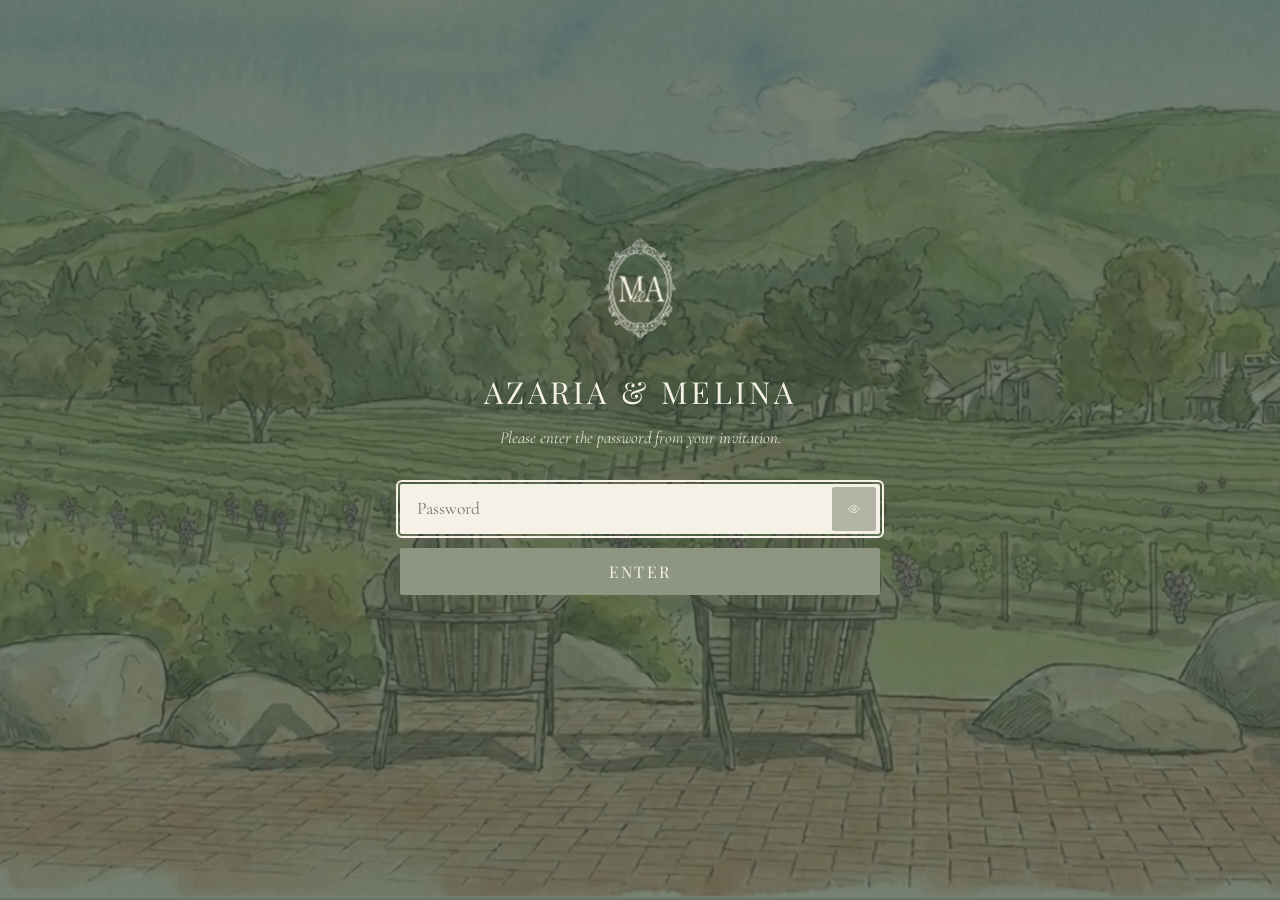
==== home.html @ fc6e84d5 "Changed venue -> home" ====
<!doctype html>
<html lang="en">
<head>
<meta charset="utf-8">
<meta name="viewport" content="width=device-width, initial-scale=1">
<meta name="robots" content="noindex, nofollow">
<title>Home — Azaria &amp; Melina</title>
<link rel="preconnect" href="https://fonts.googleapis.com">
<link rel="preconnect" href="https://fonts.gstatic.com" crossorigin>
<link href="https://fonts.googleapis.com/css2?family=Cormorant+Garamond:ital,wght@0,300;0,400;0,600;1,400&family=Montserrat:wght@300;400;500&family=Pinyon+Script&family=Playfair+Display:ital,wght@0,400;0,700;1,400&display=swap" rel="stylesheet">
<link rel="stylesheet" href="css/style.css">
<script>try{if(localStorage.getItem('am-unlocked')!=='1')document.documentElement.classList.add('locked')}catch(e){document.documentElement.classList.add('locked')}</script>
<script src="js/gate.js" defer></script>
<script src="js/site.js" defer></script>
</head>
<body>

<div data-nav></div>

<main class="home-page">
  <div class="home-page-grid">
    <article class="home-page-card">
      <h1>Our Special Day</h1>
      <p>We are so excited to celebrate this special moment in our lives with those dearest to us. Your constant love and support means the world to us, and we can't wait to share this incredible weekend with you.</p>
      <p>As we count down to our big day, we've created this website to keep you updated on all of the details.</p>
      <p>Thank you for being a part of our journey. We can't wait to celebrate with you all!</p>
      <p>With love,</p>
      <p class="signoff">Melina and Azaria</p>
    </article>

    <figure class="home-page-photo">
      <img src="assets/img/couple.jpg" alt="Melina and Azaria together at the coast">
    </figure>
  </div>
</main>

</body>
</html>
---- css/style.css ----
/* ==========================================================================
   Azaria & Melina — October 9, 2027
   Palette + type sampled from the Canva designs in /design_base
   ========================================================================== */

:root {
  --green:      #425340;
  --green-deep: #38452f;
  --green-card: #4a5a42;
  --cream:      #f6f1e7;
  --tan:        #b8b197; /* exact background of the itinerary icon crops */
  --sage:       #a3a89a;
  --sage-btn:   #8e9681;
  --silk:       #d8d1c9;

  --serif:  "Playfair Display", Georgia, serif;
  --body:   "Cormorant Garamond", Georgia, serif;
  --script: "Pinyon Script", cursive;
  --sans:   "Montserrat", -apple-system, sans-serif;

  --nav-h: 76px;
  --pad:   clamp(1.25rem, 5vw, 4rem);
}

*, *::before, *::after { box-sizing: border-box; }

/* scroll-padding keeps any in-page anchor clear of the sticky bar. */
html { -webkit-text-size-adjust: 100%; scroll-behavior: smooth; scroll-padding-top: var(--nav-h); }

body {
  margin: 0;
  font-family: var(--body);
  font-size: clamp(1.02rem, 0.95rem + 0.35vw, 1.2rem);
  line-height: 1.65;
  color: var(--cream);
  background: var(--green);
  -webkit-font-smoothing: antialiased;
}

img { max-width: 100%; display: block; }

a { color: inherit; }

.visually-hidden {
  position: absolute;
  width: 1px; height: 1px;
  margin: -1px; padding: 0;
  overflow: hidden;
  clip: rect(0 0 0 0);
  white-space: nowrap;
  border: 0;
}

/* --- Password gate ------------------------------------------------------- */
/* Content stays hidden until unlocked. The inline <head> script adds .locked
   before first paint so nothing flashes. */
html.locked { overflow: hidden; }
html.locked body > *:not(#gate) { display: none !important; }

#gate {
  position: fixed;
  inset: 0;
  z-index: 999;
  display: flex;
  align-items: center;
  justify-content: center;
  padding: var(--pad);
  background:
    linear-gradient(rgba(66, 83, 64, 0.72), rgba(66, 83, 64, 0.72)),
    url("../assets/img/hero-vineyard.png") center / cover no-repeat;
  background-color: var(--green);
}

.gate-box { width: min(30rem, 100%); text-align: center; }

.gate-box .monogram { width: 88px; margin: 0 auto 1.75rem; }

.gate-box h1 {
  font-family: var(--serif);
  font-weight: 400;
  letter-spacing: 0.12em;
  text-transform: uppercase;
  font-size: clamp(1.35rem, 1rem + 1.6vw, 1.9rem);
  margin: 0 0 0.4rem;
}

.gate-box p {
  margin: 0 0 2rem;
  font-size: 1.05rem;
  opacity: 0.88;
  font-style: italic;
}

.gate-form { display: flex; flex-direction: column; gap: 0.9rem; }

.gate-field { position: relative; display: flex; }

.gate-form input {
  width: 100%;
  /* right padding clears the reveal button */
  padding: 0.85rem 3.25rem 0.85rem 1rem;
  font-family: var(--body);
  font-size: 1.1rem;
  color: var(--green);
  background: var(--cream);
  border: 1px solid rgba(246, 241, 231, 0.5);
  border-radius: 2px;
}

.gate-form input:focus-visible { outline: 2px solid var(--cream); outline-offset: 2px; }

.gate-reveal {
  position: absolute;
  top: 50%;
  right: 4px;
  transform: translateY(-50%);
  display: flex;
  align-items: center;
  justify-content: center;
  width: 44px;
  height: 44px;
  padding: 0;
  color: var(--green);
  background: none;
  border: 0;
  border-radius: 2px;
  cursor: pointer;
  opacity: 0.65;
  transition: opacity 0.2s;
}

.gate-reveal:hover { opacity: 1; }
.gate-reveal:focus-visible { outline: 2px solid var(--green); outline-offset: -2px; opacity: 1; }
.gate-reveal svg { width: 22px; height: 22px; display: block; }

/* Swap the open/struck-through eye based on the button's pressed state. */
.gate-reveal .eye-off { display: none; }
.gate-reveal[aria-pressed="true"] .eye-on { display: none; }
.gate-reveal[aria-pressed="true"] .eye-off { display: block; }

.gate-form button {
  padding: 0.8rem 1rem;
  font-family: var(--serif);
  font-size: 1rem;
  letter-spacing: 0.14em;
  text-transform: uppercase;
  color: var(--cream);
  background: var(--sage-btn);
  border: 0;
  border-radius: 2px;
  cursor: pointer;
  transition: background 0.2s;
}

.gate-form button:hover { background: var(--sage); }

.gate-error {
  min-height: 1.5em;
  margin: 0.25rem 0 0;
  font-size: 0.95rem;
  font-style: italic;
  color: #f3d9c8;
}

.things-to-do {
  background:
    linear-gradient(rgba(66, 83, 64, 0.72), rgba(66, 83, 64, 0.72)),
    url("../assets/img/things-to-do.png") center / cover no-repeat;
  background-color: var(--green);
}

/* --- Navigation ---------------------------------------------------------- */
.nav {
  position: sticky;
  top: 0;
  z-index: 50;
  display: flex;
  align-items: center;
  justify-content: center;
  min-height: var(--nav-h);
  padding: 0 var(--pad);
  background: var(--green);
  transition: background 0.25s, box-shadow 0.25s;
}

/* On the home page the bar floats over the hero illustration, as in the
   design. The negative margin pulls the hero up underneath it so the
   illustration still runs full-bleed to the top of the viewport. */
body.home .nav {
  background: transparent;
  margin-bottom: calc(-1 * var(--nav-h));
}

/* Once scrolled, the bar picks up a background so the links stay legible
   over whatever is passing beneath them. */
body.home .nav.nav--scrolled { background: rgba(66, 83, 64, 0.94); }

@supports (backdrop-filter: blur(6px)) {
  body.home .nav.nav--scrolled { background: rgba(66, 83, 64, 0.8); backdrop-filter: blur(8px); }
}

.nav.nav--scrolled { box-shadow: 0 2px 18px rgba(40, 52, 38, 0.28); }

.nav-list {
  display: flex;
  flex-wrap: wrap;
  justify-content: center;
  gap: clamp(1rem, 3.4vw, 3.5rem);
  margin: 0;
  padding: 0;
  list-style: none;
}

.nav-list a {
  font-family: var(--serif);
  font-style: italic;
  font-size: 1.06rem;
  text-decoration: none;
  color: var(--cream);
  white-space: nowrap;
  padding-bottom: 3px;
  border-bottom: 1px solid transparent;
  transition: border-color 0.2s;
}

.nav-list a:hover,
.nav-list a[aria-current="page"] { border-bottom-color: var(--cream); }

.nav-toggle {
  display: none;
  position: absolute;
  right: var(--pad);
  width: 44px; height: 44px;
  padding: 0;
  background: none;
  border: 0;
  color: var(--cream);
  cursor: pointer;
}

.nav-toggle span,
.nav-toggle span::before,
.nav-toggle span::after {
  position: absolute;
  left: 11px;
  width: 22px; height: 1.5px;
  background: currentColor;
  transition: transform 0.25s, opacity 0.2s;
}
.nav-toggle span { top: 21px; }
.nav-toggle span::before { content: ""; top: -7px; left: 0; }
.nav-toggle span::after  { content: ""; top:  7px; left: 0; }

.nav-toggle[aria-expanded="true"] span { background: transparent; }
.nav-toggle[aria-expanded="true"] span::before { transform: translateY(7px) rotate(45deg); }
.nav-toggle[aria-expanded="true"] span::after  { transform: translateY(-7px) rotate(-45deg); }

/* --- Page shell ---------------------------------------------------------- */
.section { padding: clamp(3rem, 8vw, 5.5rem) var(--pad); }
.section--green { background: var(--green); }
.wrap { max-width: 1180px; margin: 0 auto; }
.wrap--narrow { max-width: 820px; margin: 0 auto; }

.h-display {
  font-family: var(--serif);
  font-weight: 400;
  text-transform: uppercase;
  letter-spacing: clamp(0.04em, 1.2vw, 0.14em);
  font-size: clamp(1.9rem, 1.1rem + 3.4vw, 3.4rem);
  line-height: 1.15;
  margin: 0 0 1.5rem;
  text-align: center;
}

.h-script {
  font-family: var(--script);
  font-weight: 400;
  font-size: clamp(2.4rem, 1.5rem + 4vw, 4rem);
  line-height: 1.1;
  margin: 0 0 1.25rem;
  text-align: center;
}

.rule { width: min(560px, 80%); height: 1px; margin: 0 auto 2.5rem; background: rgba(246,241,231,0.55); border: 0; }

/* --- Home hero ----------------------------------------------------------- */
.hero {
  position: relative;
  min-height: 100svh;
  display: flex;
  flex-direction: column;
  align-items: center;
  justify-content: center;
  padding: calc(var(--nav-h) + 2rem) var(--pad) 3rem;
  text-align: center;
  background:
    linear-gradient(rgba(66, 83, 64, 0.72), rgba(66, 83, 64, 0.72)),
    url("../assets/img/hero-vineyard.png") center / cover no-repeat;
  background-color: var(--green);
}

/* Keeps the cream type legible over the illustration at any crop. */
.hero::before {
  content: "";
  position: absolute;
  inset: 0;
  background: linear-gradient(rgba(66,83,64,0.45), rgba(66,83,64,0.25) 45%, rgba(66,83,64,0.4));
}

.hero > * { position: relative; }

.hero .monogram { width: clamp(64px, 8vw, 92px); margin-bottom: clamp(1.5rem, 4vw, 2.75rem); }

.hero h1 {
  font-family: var(--serif);
  font-weight: 400;
  letter-spacing: 0.12em;
  text-transform: uppercase;
  font-size: clamp(1.35rem, 1rem + 1.6vw, 1.9rem);
  margin: 0 0 0.4rem;
}

.hero-names {
  font-family: var(--serif);
  font-weight: 400;
  text-transform: uppercase;
  letter-spacing: 0.02em;
  font-size: clamp(2.6rem, 0.6rem + 8.6vw, 7.5rem);
  line-height: 1;
  margin: 0 0 1.25rem;
  text-shadow: 0 2px 18px rgba(40, 52, 38, 0.35);
}

.hero-names .amp {
  font-family: var(--script);
  text-transform: lowercase;
  letter-spacing: 0;
  font-size: 0.82em;
  padding: 0 0.1em;
}

.hero-date {
  font-family: var(--serif);
  font-size: clamp(1.15rem, 0.9rem + 1.1vw, 1.7rem);
  margin: 0 0 0.35rem;
}

.hero-date sup { font-size: 0.6em; }

.hero-count {
  font-family: var(--serif);
  letter-spacing: 0.08em;
  text-transform: uppercase;
  font-size: clamp(0.95rem, 0.85rem + 0.6vw, 1.25rem);
  margin: 0;
}

/* --- home --------------------------------------------------------------- */
.home-page {
  min-height: calc(100svh - var(--nav-h));
  display: flex;
  align-items: center;
  padding: clamp(2.5rem, 6vw, 4.5rem) var(--pad);
  background: var(--silk) url("../assets/img/silk.png") center / cover no-repeat;
}

.home-page-grid {
  display: grid;
  grid-template-columns: 1.55fr 1fr;
  gap: clamp(1.5rem, 4vw, 4rem);
  align-items: center;
  max-width: 1180px;
  margin: 0 auto;
  width: 100%;
}

.home-page-card {
  padding: clamp(1.75rem, 4vw, 3.25rem);
  background: var(--green-card);
  text-align: center;
}

.home-page-card h1 {
  font-family: var(--serif);
  font-weight: 400;
  font-size: clamp(2rem, 1.2rem + 3vw, 3.2rem);
  margin: 0 0 1.5rem;
}

.home-page-card p { margin: 0 0 1.35rem; }

.home-page-card .signoff {
  font-family: var(--script);
  font-size: clamp(1.6rem, 1.1rem + 2vw, 2.4rem);
  margin: 0.5rem 0 0;
}

.home-page-photo img { width: 100%; height: 100%; object-fit: cover; }

/* --- Travel: about ------------------------------------------------------- */
.about {
  display: grid;
  grid-template-columns: 1fr 1.1fr 1fr;
  min-height: 62vh;
  background: var(--green);
}

.about img { width: 100%; height: 100%; object-fit: cover; min-height: 220px; }

.about-copy {
  display: flex;
  flex-direction: column;
  justify-content: center;
  padding: clamp(2rem, 4vw, 3.5rem) clamp(1.5rem, 3vw, 2.5rem);
  text-align: center;
}

.about-copy h1 {
  font-family: var(--script);
  font-weight: 400;
  font-size: clamp(2.2rem, 1.4rem + 3.4vw, 3.6rem);
  margin: 0 0 1.5rem;
}

.about-copy p { margin: 0 0 1.5rem; }

/* --- Airports ------------------------------------------------------------ */
.airport { display: flex; align-items: flex-start; gap: clamp(1rem, 3vw, 2.5rem); margin-bottom: 2.75rem; }

.airport-icon { flex: 0 0 auto; width: clamp(48px, 7vw, 88px); color: var(--cream); }
.airport-icon svg { width: 100%; height: auto; }

.airport-body { flex: 1 1 auto; min-width: 0; }

.airport-body h3 {
  margin: 0 0 1rem;
  padding: 0.55rem 1rem;
  background: var(--sage);
  border: 1px solid #7d5c52;
  color: var(--green);
  font-family: var(--body);
  font-weight: 600;
  letter-spacing: 0.03em;
  font-size: clamp(0.95rem, 0.85rem + 0.5vw, 1.15rem);
}

.airport-body h3 span { font-weight: 400; }

.airport-body ul { margin: 0; padding-left: 1.25rem; }
.airport-body li { margin-bottom: 0.4rem; font-weight: 600; }

/* --- Hotels -------------------------------------------------------------- */
.hotels {
  background: var(--green) url("../assets/img/vineyard-band.png") center / cover no-repeat;
  position: relative;
}

.hotels::before { content: ""; position: absolute; inset: 0; background: rgba(66,83,64,0.72); }
.hotels > * { position: relative; }

.hotels .lede { max-width: 62rem; margin: 0 auto 2.75rem; text-align: center; }

.hotel-grid {
  display: grid;
  grid-template-columns: repeat(auto-fit, minmax(230px, 1fr));
  gap: clamp(1rem, 2.5vw, 1.75rem);
}

.hotel-card {
  display: flex;
  flex-direction: column;
  align-items: center;
  gap: 0.9rem;
  padding: clamp(1.5rem, 3vw, 2.25rem) 1.25rem;
  background: rgba(72, 88, 60, 0.9);
  text-align: center;
}

.hotel-card img { width: 72px; height: 72px; object-fit: contain; }

.hotel-card h3 {
  margin: 0;
  font-family: var(--body);
  font-weight: 600;
  letter-spacing: 0.1em;
  text-transform: uppercase;
  font-size: 1.05rem;
}

.hotel-card .meta { margin: 0; font-size: 0.9rem; opacity: 0.9; }

.hotel-card hr { width: 100%; height: 1px; margin: 0.35rem 0; background: rgba(246,241,231,0.4); border: 0; }

.hotel-card .addr { margin: 0; font-size: 0.9rem; }

.btn {
  display: inline-block;
  margin-top: auto;
  padding: 0.7rem 1.9rem;
  font-family: var(--serif);
  font-size: 0.9rem;
  letter-spacing: 0.16em;
  text-transform: uppercase;
  text-decoration: none;
  color: var(--cream);
  background: var(--sage-btn);
  border: 0;
  transition: background 0.2s;
}

.btn:hover { background: var(--sage); color: var(--green); }

/* Booking links aren't open yet. Real <button disabled> so it's genuinely
   inert and announced as disabled, not just styled to look that way. */
.btn:disabled {
  opacity: 0.45;
  cursor: not-allowed;
  background: var(--sage-btn);
  color: var(--cream);
}

/* --- Itinerary ----------------------------------------------------------- */
.weekend-card {
  padding: clamp(1.5rem, 4vw, 3rem) clamp(1rem, 3vw, 2.5rem);
  background: var(--tan);
}

.weekend-grid { display: grid; grid-template-columns: repeat(3, 1fr); gap: clamp(1.5rem, 3vw, 2rem); }

.day { text-align: center; display: flex; flex-direction: column; }

.day h3 {
  font-family: var(--script);
  font-weight: 400;
  font-size: clamp(1.8rem, 1.2rem + 2.4vw, 3rem);
  margin: 0 0 1.5rem;
}

.day ul { margin: 0 0 1.75rem; padding: 0; list-style: none; font-family: var(--sans); font-weight: 300; }
.day li { margin-bottom: 1.5rem; font-size: clamp(0.85rem, 0.75rem + 0.5vw, 1.05rem); }

.day img { width: clamp(52px, 7vw, 82px); margin: auto auto 0; }

.attire { text-align: center; }
.attire h3 { font-family: var(--script); font-weight: 400; font-size: clamp(1.6rem, 1.1rem + 2vw, 2.3rem); margin: 2.5rem 0 0.5rem; }
.attire p { margin: 0 0 1rem; }

/* --- RSVP ---------------------------------------------------------------- */
.rsvp {
  display: grid;
  grid-template-columns: 45.5% 1fr;
  min-height: calc(100svh - var(--nav-h));
}

.rsvp-panel { padding: clamp(2.5rem, 5vw, 4rem) var(--pad); background: var(--green); }

.rsvp-panel h1 {
  font-family: var(--serif);
  font-weight: 400;
  font-size: clamp(2.4rem, 1.5rem + 4vw, 4rem);
  margin: 0 0 1.5rem;
  text-align: center;
}

.rsvp-panel p { margin: 0 0 1.5rem; }
.rsvp-panel .deadline { font-style: italic; text-align: center; margin-top: 2.5rem; }
.rsvp-panel .btn { margin: 0.5rem 0 2rem; }

/* Recreates the striped panel from the design in pure CSS. */
.rsvp-stripes {
  background: repeating-linear-gradient(
    90deg,
    var(--cream) 0 50px,
    var(--sage)  50px 100px
  );
}

/* --- Coming soon --------------------------------------------------------- */
.coming-soon {
  display: flex;
  align-items: center;
  justify-content: center;
  min-height: calc(100svh - var(--nav-h) - 22rem);
  padding: clamp(3rem, 10vw, 7rem) var(--pad);
  background: var(--green);
  text-align: center;
}

.coming-soon p { max-width: 34rem; margin: 0 auto; }

/* --- Registry ------------------------------------------------------------ */
.registry {
  display: flex;
  align-items: center;
  min-height: calc(100svh - var(--nav-h));
  padding: clamp(2.5rem, 6vw, 4.5rem) var(--pad);
  background: #7d827c url("../assets/img/cypress.jpg") center / cover no-repeat;
}

/* The photo is 16:9 and the cypress sits on its right third, so a centred
   crop on a tall screen shows nothing but open water. Bias toward the tree. */
@media (max-aspect-ratio: 1 / 1) {
  .registry { background-position: 72% center; }
}

.registry-card {
  width: min(63rem, 100%);
  margin: 0 auto;
  padding: clamp(1.75rem, 4vw, 3.25rem);
  background: rgba(74, 90, 66, 0.86);
  text-align: center;
}

.registry-card .title-rule { display: flex; align-items: center; gap: 1.5rem; margin-bottom: 0.5rem; }
.registry-card .title-rule::before,
.registry-card .title-rule::after { content: ""; flex: 1; height: 1px; background: var(--cream); }
.registry-card .title-rule h1 { font-family: var(--script); font-weight: 400; font-size: clamp(2.2rem, 1.4rem + 3vw, 3.4rem); margin: 0; }

.registry-links {
  display: flex;
  flex-wrap: wrap;
  justify-content: center;
  gap: clamp(1.5rem, 5vw, 4rem);
  margin: 2.5rem 0;
}

.registry-links a {
  display: flex;
  align-items: center;
  justify-content: center;
  /* Normalise on width — the three logos have very different proportions,
     and matching widths keeps the row balanced the way the design does. */
  width: clamp(110px, 16vw, 180px);
  opacity: 0.95;
  transition: opacity 0.2s, transform 0.2s;
}

.registry-links img { width: 100%; height: auto; }

.registry-links a:hover { opacity: 1; transform: translateY(-2px); }
.registry-links a:focus-visible { outline: 2px solid var(--cream); outline-offset: 6px; }

.registry-card .signoff { font-family: var(--script); font-size: clamp(1.6rem, 1.1rem + 2vw, 2.3rem); margin: 0.25rem 0 0; }

/* --- Photos -------------------------------------------------------------- */
.photo-grid {
  display: grid;
  grid-template-columns: repeat(auto-fill, minmax(230px, 1fr));
  gap: clamp(0.75rem, 2vw, 1.25rem);
}

.photo-grid figure { margin: 0; aspect-ratio: 3 / 4; background: rgba(246,241,231,0.08); }
.photo-grid img { width: 100%; height: 100%; object-fit: cover; }

.photo-status { text-align: center; font-style: italic; opacity: 0.9; }

/* --- Things to do -------------------------------------------------------- */
.tile-grid { display: grid; grid-template-columns: repeat(auto-fit, minmax(260px, 1fr)); gap: clamp(1rem, 2.5vw, 1.75rem); }

.tile { padding: clamp(1.5rem, 3vw, 2.25rem); background: rgba(72, 88, 60, 0.75); text-align: center; }
.tile h3 { font-family: var(--script); font-weight: 400; font-size: clamp(1.6rem, 1.1rem + 2vw, 2.3rem); margin: 0 0 1rem; }
.tile ul { margin: 0; padding: 0; list-style: none; }
.tile li { margin-bottom: 1rem; }
.tile a { text-decoration: underline; text-underline-offset: 4px; }
.tile .note { display: block; font-size: 0.85em; opacity: 0.85; }

.lede-centred { max-width: 46rem; margin: 0 auto 3rem; text-align: center; font-style: italic; }

/* --- Footer -------------------------------------------------------------- */
.footer {
  padding: clamp(3rem, 7vw, 5rem) var(--pad);
  background: var(--green);
  text-align: center;
}

.footer h2 { font-family: var(--script); font-weight: 400; font-size: clamp(2rem, 1.4rem + 2.6vw, 3rem); margin: 0 0 0.75rem; }
.footer p { max-width: 34rem; margin: 0 auto 2.5rem; }
.footer .monogram { width: 62px; margin: 0 auto; }

/* --- Responsive ---------------------------------------------------------- */
@media (max-width: 1000px) {
  /* Drives the bar height and the home page's negative offset together. */
  :root { --nav-h: 64px; }

  .nav { justify-content: flex-start; }
  .nav-toggle { display: block; }

  .nav-list {
    display: none;
    position: absolute;
    top: 100%; left: 0; right: 0;
    flex-direction: column;
    align-items: center;
    gap: 0;
    padding: 0.5rem 0 1.25rem;
    background: var(--green);
    box-shadow: 0 12px 24px rgba(40, 52, 38, 0.3);
  }

  .nav-list.open { display: flex; }
  .nav-list li { width: 100%; text-align: center; }
  .nav-list a { display: block; padding: 0.85rem 1rem; font-size: 1.2rem; border-bottom: 0; }
  .nav-list a[aria-current="page"] { background: rgba(246,241,231,0.12); }

  /* The home hero's nav overlays the illustration, so give it a scrim. */
  body.home .nav-list { background: rgba(66, 83, 64, 0.97); }

  /* Stack in source order — alley photo, copy, then the door photo — so the
     left-hand image stays above the text the way it reads on desktop. */
  .about { grid-template-columns: 1fr; }
  .about img { max-height: 300px; }

  .rsvp { grid-template-columns: 1fr; min-height: 0; }
  .rsvp-stripes { min-height: 140px; }
}

@media (max-width: 760px) {
  .home-page-grid { grid-template-columns: 1fr; }
  .home-page-photo { max-height: 60vh; }

  .weekend-grid { grid-template-columns: 1fr; gap: 2.5rem; }

  .day { padding-bottom: 1.5rem; border-bottom: 1px solid rgba(66,83,64,0.25); }
  .day:last-child { border-bottom: 0; }
  .day ul { margin-bottom: 1.25rem; }
  .day li { margin-bottom: 1rem; }

  .airport { flex-direction: column; align-items: center; text-align: center; }
  .airport-body ul { display: inline-block; text-align: left; }

  .registry-card .title-rule::before,
  .registry-card .title-rule::after { display: none; }
}

@media (prefers-reduced-motion: reduce) {
  html { scroll-behavior: auto; }
  *, *::before, *::after { transition-duration: 0.01ms !important; animation-duration: 0.01ms !important; }
}
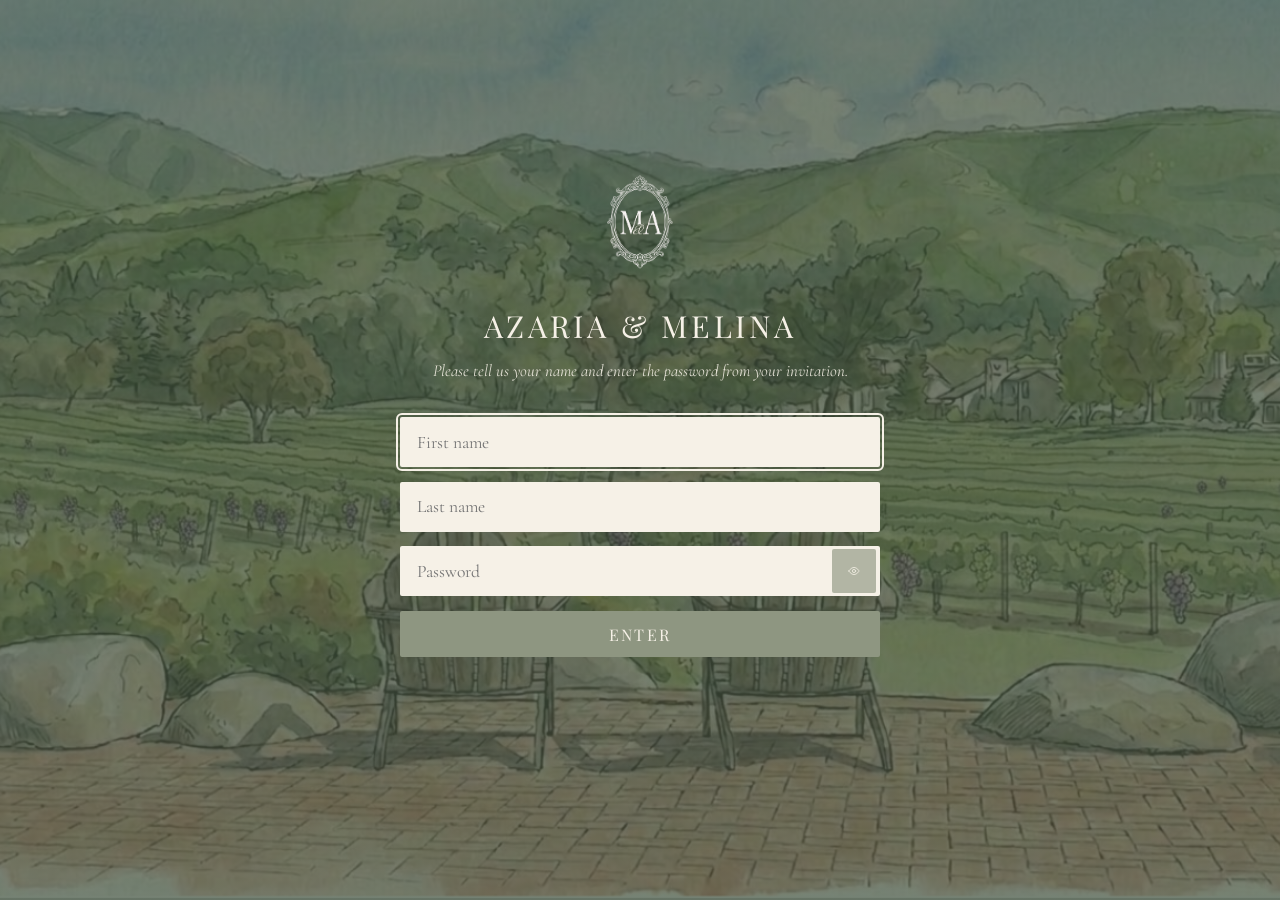
==== commit de753ab7: "Added FAQs and added names to login" ====
--- a/home.html
+++ b/home.html
@@ -9,7 +9,7 @@
 <link rel="preconnect" href="https://fonts.gstatic.com" crossorigin>
 <link href="https://fonts.googleapis.com/css2?family=Cormorant+Garamond:ital,wght@0,300;0,400;0,600;1,400&family=Montserrat:wght@300;400;500&family=Pinyon+Script&family=Playfair+Display:ital,wght@0,400;0,700;1,400&display=swap" rel="stylesheet">
 <link rel="stylesheet" href="css/style.css">
-<script>try{if(localStorage.getItem('am-unlocked')!=='1')document.documentElement.classList.add('locked')}catch(e){document.documentElement.classList.add('locked')}</script>
+<script>try{if(localStorage.getItem('am-unlocked')!=='1'||!/(^|;\s*)am_first=/.test(document.cookie))document.documentElement.classList.add('locked')}catch(e){document.documentElement.classList.add('locked')}</script>
 <script src="js/gate.js" defer></script>
 <script src="js/site.js" defer></script>
 </head>
--- a/css/style.css
+++ b/css/style.css
@@ -95,10 +95,12 @@
 
 .gate-field { position: relative; display: flex; }
 
+/* Only the password field needs room for the reveal button. */
+.gate-field input { padding-right: 3.25rem; }
+
 .gate-form input {
   width: 100%;
-  /* right padding clears the reveal button */
-  padding: 0.85rem 3.25rem 0.85rem 1rem;
+  padding: 0.85rem 1rem;
   font-family: var(--body);
   font-size: 1.1rem;
   color: var(--green);
@@ -261,6 +263,59 @@
 .wrap { max-width: 1180px; margin: 0 auto; }
 .wrap--narrow { max-width: 820px; margin: 0 auto; }
 
+/* --- FAQs ---------------------------------------------------------------- */
+.faq-page .h-script { margin-bottom: clamp(2.5rem, 5vw, 4rem); }
+
+/* Flexbox (not grid) so that a trailing row with fewer than 3 items centres
+   itself: two items sit evenly around the middle, a lone item is centred. */
+.faq {
+  --faq-col-gap: clamp(1.5rem, 3vw, 2.75rem);
+  --faq-row-gap: clamp(2.5rem, 4.5vw, 4rem);
+  display: flex;
+  flex-wrap: wrap;
+  justify-content: center;
+  gap: var(--faq-row-gap) var(--faq-col-gap);
+  margin: 0;
+}
+
+/* One column on mobile; the -1px keeps sub-pixel rounding from wrapping a
+   full row early. */
+.faq-item {
+  flex: 0 1 100%;
+  text-align: center;
+}
+
+@media (min-width: 640px) {
+  .faq-item { flex-basis: calc((100% - var(--faq-col-gap)) / 2 - 1px); }
+}
+
+@media (min-width: 960px) {
+  .faq-item { flex-basis: calc((100% - 2 * var(--faq-col-gap)) / 3 - 1px); }
+}
+
+.faq dt {
+  font-family: var(--body); /* Cormorant Garamond, upright */
+  font-weight: 600;
+  font-style: normal;
+  text-transform: uppercase;
+  letter-spacing: 0.02em;
+  font-size: clamp(1.35rem, 1.1rem + 1.1vw, 1.85rem);
+  line-height: 1.2;
+  margin-bottom: 0.85rem;
+}
+
+.faq dd {
+  margin: 0;
+  font-family: var(--body);
+  font-style: normal;
+  font-size: clamp(1rem, 0.95rem + 0.3vw, 1.15rem);
+  line-height: 1.6;
+}
+
+.faq dd p { margin: 0 0 0.85rem; }
+.faq dd p:last-child { margin-bottom: 0; }
+.faq dd a { text-decoration: underline; text-underline-offset: 3px; }
+
 .h-display {
   font-family: var(--serif);
   font-weight: 400;
@@ -291,7 +346,9 @@
   flex-direction: column;
   align-items: center;
   justify-content: center;
-  padding: calc(var(--nav-h) + 2rem) var(--pad) 3rem;
+  /* Equal vertical padding so the flex-centred text lands on the true
+     viewport centre (the monogram is taken out of flow below). */
+  padding: calc(var(--nav-h) + 2rem) var(--pad);
   text-align: center;
   background:
     linear-gradient(rgba(66, 83, 64, 0.72), rgba(66, 83, 64, 0.72)),
@@ -309,23 +366,47 @@
 
 .hero > * { position: relative; }
 
-.hero .monogram { width: clamp(64px, 8vw, 92px); margin-bottom: clamp(1.5rem, 4vw, 2.75rem); }
-
-.hero h1 {
+/* Pulled out of the flex flow and pinned near the top, so it sits high on the
+   page without shifting the names/date/count, which stay vertically centred. */
+.hero .monogram {
+  position: absolute;
+  top: calc(var(--nav-h) + clamp(1rem, 4vh, 3rem));
+  left: 50%;
+  transform: translateX(-50%);
+  width: clamp(64px, 16vw, 128px);
+  margin: 0;
+}
+
+/* Phones: dial the monogram down. Desktop keeps the 128px cap above; this only
+   affects small screens, and still shrinks with the viewport. */
+@media (max-width: 600px) {
+  .hero .monogram { width: clamp(52px, 12vw, 78px); }
+}
+
+/* .hero h1 {
   font-family: var(--serif);
   font-weight: 400;
   letter-spacing: 0.12em;
   text-transform: uppercase;
   font-size: clamp(1.35rem, 1rem + 1.6vw, 1.9rem);
   margin: 0 0 0.4rem;
-}
+} */
 
 .hero-names {
   font-family: var(--serif);
   font-weight: 400;
   text-transform: uppercase;
-  letter-spacing: 0.02em;
-  font-size: clamp(2.6rem, 0.6rem + 8.6vw, 7.5rem);
+  letter-spacing: 0.12em;
+  /* Scale to the line's own width so it never wraps. "AZARIA & MELINA"
+     measures 8.82em in Playfair Display and 9.21em in the Georgia fallback,
+     letter-spacing included; dividing the available width by 9.4 keeps it on
+     one line in either font, including while the webfont is still loading.
+     If the wording changes, re-measure and update the divisor.
+     The 9.75rem cap is the desktop ceiling (was 7.5rem, +30%); below the
+     crossover width the divisor governs and the line already fills the
+     available width, so it can't grow further there without wrapping. */
+  font-size: min(9.75rem, calc((75vw - 2 * var(--pad)) / 9.4));
+  white-space: nowrap;
   line-height: 1;
   margin: 0 0 1.25rem;
   text-shadow: 0 2px 18px rgba(40, 52, 38, 0.35);
@@ -520,9 +601,13 @@
 }
 
 /* --- Itinerary ----------------------------------------------------------- */
+.weekend-section {
+    background: var(--green) url("../assets/img/itinerary.png") center / cover no-repeat;
+}
+
 .weekend-card {
   padding: clamp(1.5rem, 4vw, 3rem) clamp(1rem, 3vw, 2.5rem);
-  background: var(--tan);
+  background: rgb(184, 177, 151, 0.75);
 }
 
 .weekend-grid { display: grid; grid-template-columns: repeat(3, 1fr); gap: clamp(1.5rem, 3vw, 2rem); }
